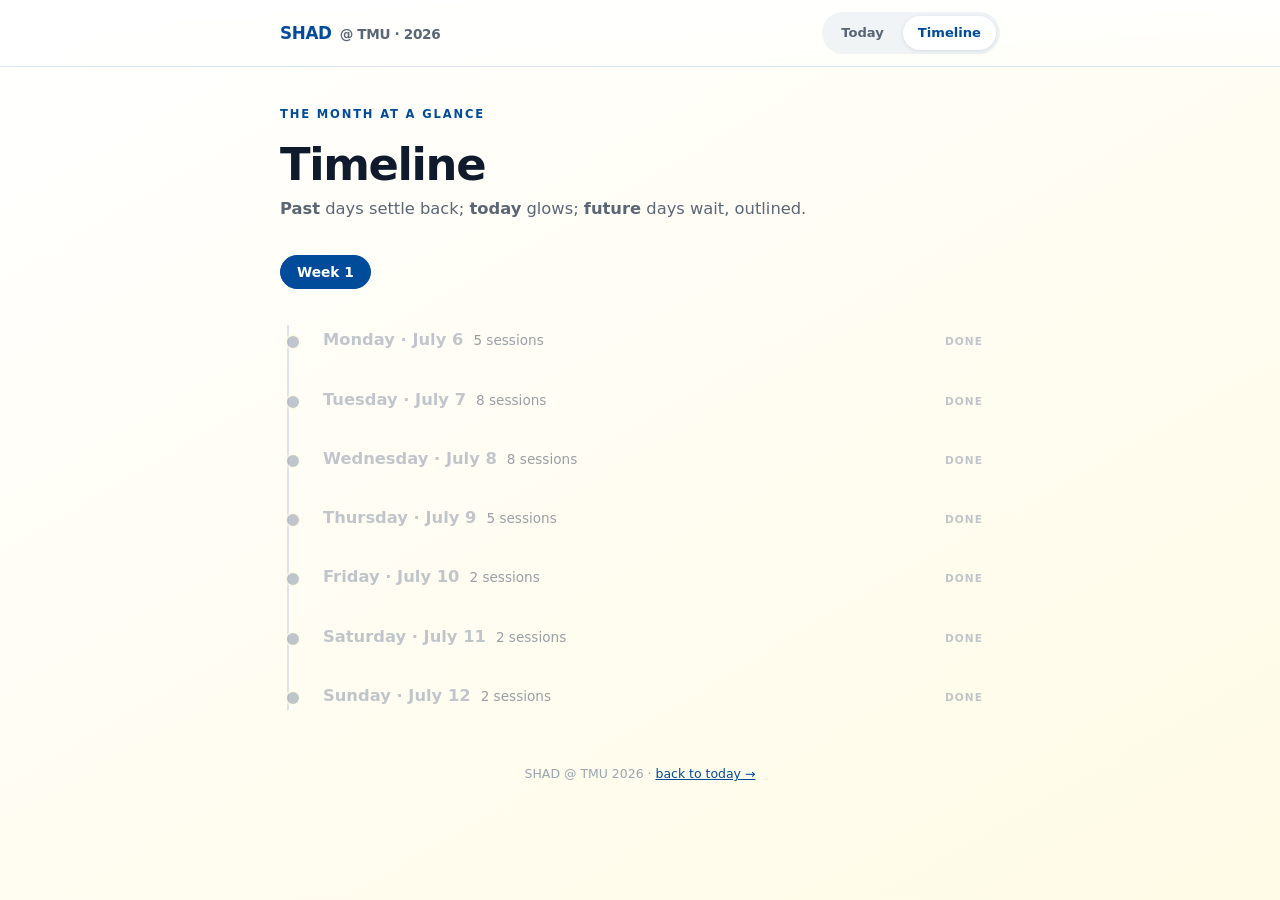
==== timeline.html @ 08410f44 "shad-tmu: build standalone SHAD @ TMU focus-on-today schedule site Two real pages (Today / Timeline)" ====
<!doctype html>
<html lang="en">
<head>
  <meta charset="utf-8">
  <meta name="viewport" content="width=device-width, initial-scale=1">
  <title>SHAD @ TMU — Timeline</title>
  <meta name="description" content="The whole SHAD @ TMU month — past, present, and upcoming days.">
  <link rel="icon" href="data:image/svg+xml,<svg xmlns='http://www.w3.org/2000/svg' viewBox='0 0 100 100'><text y='.9em' font-size='90'>🎓</text></svg>">
  <link rel="stylesheet" href="assets/theme.css">
  <link rel="prefetch" href="index.html">
</head>
<body data-view="timeline">
  <div id="root"></div>
  <script src="assets/data.js"></script>
  <script src="assets/app.js"></script>
</body>
</html>
---- assets/theme.css ----
/* SHAD @ TMU — one source of truth for all styling.
   Committed light theme (house gradient + TMU palette). Mobile-first. */

:root{
  --grad-a:#ffffff; --grad-b:#fffbe6;
  --tmu-blue:#004c9b; --tmu-blue-deep:#003a75;
  --tmu-gold:#ffdc00;
  --ink:#0f1b2d; --muted:#5b6675; --settled:#9aa4b2;
  --line:rgba(0,76,155,.14); --card:rgba(255,255,255,.74); --card-solid:#ffffff;
  --sans:ui-sans-serif,system-ui,-apple-system,"Segoe UI",Roboto,Helvetica,Arial,sans-serif;
  --serif:Georgia,"Times New Roman",serif;
  color-scheme:light;                 /* stop OS dark mode from inverting form controls */
}
*{box-sizing:border-box}
html{
  background:linear-gradient(150deg,var(--grad-a) 0%,var(--grad-b) 100%) fixed;
  -webkit-text-size-adjust:100%;
}
body{margin:0;color:var(--ink);font-family:var(--sans);line-height:1.55;font-size:16px;-webkit-font-smoothing:antialiased}
.wrap{max-width:760px;margin:0 auto;padding:0 20px 72px}
a{color:var(--tmu-blue)}
h1,h2{text-wrap:balance}

/* cross-document smooth page swaps (Today <-> Timeline) */
@view-transition{navigation:auto}

/* ---------- top bar ---------- */
.topbar{position:sticky;top:0;z-index:20;backdrop-filter:saturate(1.4) blur(8px);background:linear-gradient(180deg,rgba(255,255,255,.86),rgba(255,255,255,.5));border-bottom:1px solid var(--line)}
.topbar-inner{max-width:760px;margin:0 auto;padding:12px 20px;display:flex;align-items:center;justify-content:space-between;gap:16px}
.brand{display:flex;align-items:baseline;gap:8px;font-weight:800;letter-spacing:-.02em;font-size:1.05rem;color:var(--tmu-blue);text-decoration:none}
.brand .at{color:var(--muted);font-weight:600;font-size:.85rem}
.nav{display:flex;gap:4px;background:rgba(0,76,155,.06);padding:4px;border-radius:999px}
.nav a{font-size:.82rem;font-weight:700;color:var(--muted);text-decoration:none;padding:7px 15px;border-radius:999px;transition:all .18s ease}
.nav a.active{background:var(--card-solid);color:var(--tmu-blue);box-shadow:0 1px 4px rgba(0,40,90,.12)}
.nav a:focus-visible{outline:2px solid var(--tmu-blue);outline-offset:2px}

/* ---------- hero ---------- */
.hero{padding:34px 0 8px}
.eyebrow{font-size:.72rem;font-weight:800;letter-spacing:.16em;text-transform:uppercase;color:var(--tmu-blue);display:inline-flex;align-items:center;gap:10px;flex-wrap:wrap}
.today-pill{background:var(--tmu-gold);color:#3a2f00;border-radius:6px;padding:3px 9px;font-weight:800;letter-spacing:.06em}
.hero h1{font-size:clamp(1.9rem,6.4vw,2.8rem);line-height:1.03;letter-spacing:-.03em;font-weight:850;margin:.35em 0 .18em}
.hero .lede{color:var(--muted);font-size:1.02rem;max-width:52ch;margin:0}
.count{color:var(--tmu-blue);font-weight:700}

/* ---------- PA strip (residence-life, day-level) ---------- */
.pa-strip{margin:22px 0 4px;background:rgba(0,76,155,.055);border:1px solid var(--line);border-radius:14px;padding:14px 16px}
.pa-title{font-size:.68rem;font-weight:800;letter-spacing:.14em;text-transform:uppercase;color:var(--tmu-blue);margin-bottom:10px}
.pa-cols{display:grid;grid-template-columns:1fr 1fr;gap:14px}
@media(max-width:520px){.pa-cols{grid-template-columns:1fr}}
.pa-lab{font-size:.66rem;font-weight:800;letter-spacing:.1em;text-transform:uppercase;color:var(--muted);display:block;margin-bottom:5px}
.pa-cols ul{margin:0;padding:0;list-style:none;display:flex;flex-direction:column;gap:4px}
.pa-cols li{font-size:.92rem}
.pa-floor{display:inline-block;min-width:2.2em;font-weight:800;color:var(--tmu-blue);font-variant-numeric:tabular-nums}
.pa-off li b{color:var(--ink)}
.pa-off .when{color:var(--muted);font-size:.85rem}
.pa-none{color:var(--settled);font-size:.9rem}

/* ---------- session cards ---------- */
.sessions{display:flex;flex-direction:column;gap:18px;margin-top:22px}
.card{background:var(--card);backdrop-filter:blur(4px);border:1px solid var(--line);border-radius:16px;padding:20px 20px 8px;position:relative;overflow:hidden;animation:rise .5s cubic-bezier(.2,.7,.2,1) both}
.card::before{content:"";position:absolute;left:0;top:0;bottom:0;width:4px;background:var(--tmu-blue)}
.card[data-kind="workshop"]::before{background:var(--tmu-gold)}
.card[data-kind="field-trip"]::before{background:#2f9e6f}
.card-head{display:flex;gap:14px;align-items:flex-start;flex-wrap:wrap}
.time{font-variant-numeric:tabular-nums;font-weight:800;color:var(--tmu-blue);font-size:.95rem;white-space:nowrap;padding-top:2px}
.kind{font-size:.66rem;font-weight:800;letter-spacing:.14em;text-transform:uppercase;color:var(--muted);border:1px solid var(--line);border-radius:5px;padding:2px 7px;margin-left:auto}
.card h2{margin:.1em 0 .05em;font-size:1.28rem;letter-spacing:-.02em;line-height:1.15}
.speaker{font-weight:700;font-size:1.02rem}
.role{font-family:var(--serif);font-style:italic;color:var(--muted);font-size:.98rem}

.blocks{margin-top:16px;border-top:1px dashed var(--line);padding-top:4px}
.block{padding:13px 0;border-bottom:1px dashed var(--line)}
.block:last-child{border-bottom:0}
.block .lab{font-size:.68rem;font-weight:800;letter-spacing:.13em;text-transform:uppercase;color:var(--tmu-blue);margin-bottom:5px;display:flex;align-items:center;gap:8px;flex-wrap:wrap}
.block.prep .lab{color:var(--tmu-blue-deep)}
.badge{background:rgba(255,220,0,.35);color:#5a4a00;border-radius:5px;padding:1px 7px;font-size:.62rem;letter-spacing:.06em;font-weight:800}
.block p{margin:0;font-size:.96rem;color:#26313f}
.gist{font-size:.96rem;color:#26313f}
.block.prep{background:linear-gradient(90deg,rgba(255,220,0,.10),transparent);border-radius:8px;padding-left:12px;padding-right:12px;margin:2px -12px}

/* expander */
details.more{margin-top:6px}
details.more>summary{list-style:none;cursor:pointer;display:inline-flex;align-items:center;gap:7px;font-size:.78rem;font-weight:800;letter-spacing:.02em;color:var(--tmu-blue);padding:6px 12px;user-select:none;background:rgba(0,76,155,.06);border-radius:999px;transition:background .15s}
details.more>summary:hover{background:rgba(0,76,155,.11)}
details.more>summary:focus-visible{outline:2px solid var(--tmu-blue);outline-offset:2px}
details.more>summary::-webkit-details-marker{display:none}
details.more>summary::after{content:"›";transition:transform .2s;display:inline-block;font-size:1.15em;line-height:1}
details.more[open]>summary::after{transform:rotate(90deg)}
.more-body{padding:12px 2px 4px;animation:fade .25s ease both}
.more-body p{margin:0 0 10px}
.more-body p:last-child{margin-bottom:0}

/* interactive widget shell (widgets build their own innards in app.js) */
.widget{margin:8px 0 6px;background:#fff;border:1px solid var(--line);border-radius:12px;padding:16px}
.widget h4{margin:0 0 2px;font-size:.9rem;color:var(--tmu-blue-deep);letter-spacing:-.01em}
.widget .sub{margin:0 0 12px;font-size:.8rem;color:var(--muted)}
.lab-grid{display:grid;grid-template-columns:130px 1fr;gap:16px;align-items:center}
@media(max-width:520px){.lab-grid{grid-template-columns:1fr;justify-items:center}}
.lab-cap{font-size:.72rem;color:var(--muted);text-align:center;margin-top:4px}
.slider-row{display:flex;align-items:center;gap:10px;margin-top:14px}
.slider-row label{font-size:.74rem;font-weight:800;letter-spacing:.06em;text-transform:uppercase;color:var(--muted)}
.slider-row input[type=range]{flex:1;accent-color:var(--tmu-blue)}
.readout{font-variant-numeric:tabular-nums;font-weight:800;color:var(--tmu-blue);min-width:3.4em;text-align:right}
.illus-note{font-size:.68rem;color:var(--settled);margin-top:8px;text-align:right}

/* no-session state */
.empty-day{margin-top:26px;background:var(--card);border:1px solid var(--line);border-radius:16px;padding:34px 22px;text-align:center}
.empty-day h2{margin:0 0 6px;font-size:1.3rem;color:var(--tmu-blue)}
.empty-day p{margin:0;color:var(--muted)}

/* ---------- timeline ---------- */
.weekbar{display:flex;gap:8px;flex-wrap:wrap;margin:26px 0 22px}
.weekbar button{font-family:inherit;font-weight:700;font-size:.86rem;cursor:pointer;border:1px solid var(--line);background:var(--card);color:var(--muted);padding:8px 16px;border-radius:999px;transition:all .16s ease}
.weekbar button.active{background:var(--tmu-blue);color:#fff;border-color:var(--tmu-blue)}
.weekbar button:focus-visible{outline:2px solid var(--tmu-blue);outline-offset:2px}
.daylist{display:flex;flex-direction:column;gap:2px;position:relative;padding-left:26px}
.daylist::before{content:"";position:absolute;left:7px;top:14px;bottom:14px;width:2px;background:var(--line)}
.day{position:relative;padding:15px 16px;border-radius:12px;cursor:pointer;border:1px solid transparent;transition:background .15s ease}
.day:hover{background:rgba(255,255,255,.55)}
.day:focus-visible{outline:2px solid var(--tmu-blue);outline-offset:2px}
.day::before{content:"";position:absolute;left:-22px;top:22px;width:12px;height:12px;border-radius:50%;background:var(--settled);border:2px solid var(--grad-b)}
.day.today{background:var(--card);border-color:var(--line)}
.day.today::before{background:var(--tmu-gold);box-shadow:0 0 0 4px rgba(255,220,0,.28)}
.day.future::before{background:#fff;border-color:var(--tmu-blue)}
.day.past{opacity:.62}
.day.past .day-title{color:var(--settled)}
.day-row{display:flex;align-items:baseline;gap:10px;flex-wrap:wrap}
.day-title{font-weight:800;font-size:1.02rem}
.day-meta{color:var(--muted);font-size:.85rem}
.day-flag{margin-left:auto;font-size:.66rem;font-weight:800;letter-spacing:.1em;text-transform:uppercase;color:var(--tmu-blue)}
.day.past .day-flag{color:var(--settled)}
.day-detail{margin-top:10px;font-size:.9rem;color:var(--muted);display:none}
.day.open .day-detail{display:block}
.day-detail ul{margin:6px 0 0;padding-left:18px}
.day-detail li{margin:3px 0}
.day-detail b{color:var(--tmu-blue);font-variant-numeric:tabular-nums}
.day-pa{margin-top:8px;font-size:.82rem;color:var(--muted)}
.day-pa b{color:var(--tmu-blue)}

.foot{margin-top:40px;text-align:center;color:var(--settled);font-size:.78rem}

@keyframes rise{from{opacity:0;transform:translateY(10px)}to{opacity:1;transform:none}}
@keyframes fade{from{opacity:0}to{opacity:1}}
.card:nth-child(2){animation-delay:.05s}.card:nth-child(3){animation-delay:.1s}.card:nth-child(4){animation-delay:.15s}
@media (prefers-reduced-motion:reduce){*{animation:none!important;transition:none!important}::view-transition-group(*),::view-transition-old(*),::view-transition-new(*){animation:none!important}}
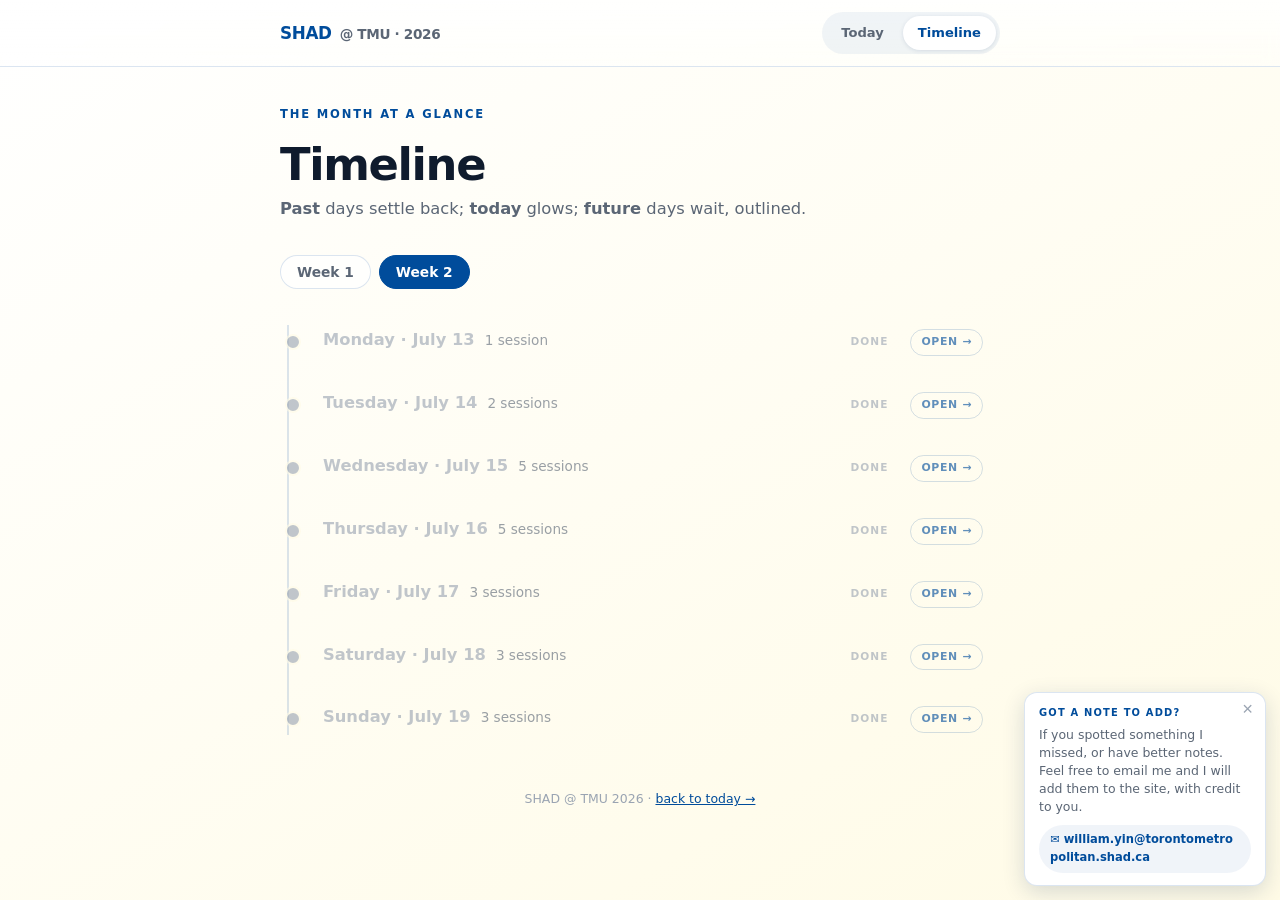
==== commit 7ebb4761: "Remove em dashes from SHAD site copy" ====
--- a/timeline.html
+++ b/timeline.html
@@ -3,8 +3,8 @@
 <head>
   <meta charset="utf-8">
   <meta name="viewport" content="width=device-width, initial-scale=1">
-  <title>SHAD @ TMU — Timeline</title>
-  <meta name="description" content="The whole SHAD @ TMU month — past, present, and upcoming days.">
+  <title>SHAD @ TMU, Timeline</title>
+  <meta name="description" content="The whole SHAD @ TMU month, past, present, and upcoming days.">
   <link rel="icon" href="data:image/svg+xml,<svg xmlns='http://www.w3.org/2000/svg' viewBox='0 0 100 100'><text y='.9em' font-size='90'>🎓</text></svg>">
   <link rel="stylesheet" href="assets/theme.css">
   <link rel="prefetch" href="index.html">
--- a/assets/theme.css
+++ b/assets/theme.css
@@ -1,4 +1,4 @@
-/* SHAD @ TMU — one source of truth for all styling.
+/* SHAD @ TMU, one source of truth for all styling.
    Committed light theme (house gradient + TMU palette). Mobile-first. */
 
 :root{
@@ -77,6 +77,21 @@
 .block p{margin:0;font-size:.96rem;color:#26313f}
 .gist{font-size:.96rem;color:#26313f}
 .block.prep{background:linear-gradient(90deg,rgba(255,220,0,.10),transparent);border-radius:8px;padding-left:12px;padding-right:12px;margin:2px -12px}
+.contact{margin:9px 0 0}
+.contact a{font-size:.8rem;font-weight:700;color:var(--tmu-blue);text-decoration:none;display:inline-flex;align-items:center;gap:7px;background:rgba(0,76,155,.06);padding:6px 12px;border-radius:999px;word-break:break-all}
+.contact a:hover{background:rgba(0,76,155,.11)}
+.contact a:focus-visible{outline:2px solid var(--tmu-blue);outline-offset:2px}
+.block.asks .lab{color:var(--tmu-blue-deep)}
+.asks-list{margin:2px 0 0;padding:0;list-style:none;counter-reset:ask;display:flex;flex-direction:column;gap:9px}
+.asks-list li{position:relative;padding-left:30px;font-size:.95rem;color:#26313f;counter-increment:ask}
+.asks-list li::before{content:counter(ask);position:absolute;left:0;top:1px;width:20px;height:20px;border-radius:50%;background:rgba(0,76,155,.10);color:var(--tmu-blue);font-size:.7rem;font-weight:800;display:flex;align-items:center;justify-content:center;font-variant-numeric:tabular-nums}
+.block.notes .lab{color:var(--tmu-blue-deep)}
+.note-input{width:100%;min-height:44px;resize:vertical;border:1px solid var(--line);border-radius:10px;padding:10px 12px;font-family:inherit;font-size:.95rem;color:var(--ink);background:rgba(255,255,255,.6);line-height:1.5;overflow:hidden}
+.note-input:focus{outline:2px solid var(--tmu-blue);outline-offset:1px;background:#fff}
+.note-input::placeholder{color:var(--settled)}
+.note-hint{font-size:.66rem;color:var(--settled);margin-top:5px;display:flex;align-items:center;gap:6px}
+.note-hint .saved{color:var(--tmu-blue);font-weight:700;opacity:0;transition:opacity .2s}
+.note-hint .saved.show{opacity:1}
 
 /* expander */
 details.more{margin-top:6px}
@@ -137,7 +152,36 @@
 .day-pa{margin-top:8px;font-size:.82rem;color:var(--muted)}
 .day-pa b{color:var(--tmu-blue)}
 
+/* "Open →" button on each timeline day row */
+.day-open{margin-left:12px;font-weight:800;font-size:.68rem;letter-spacing:.06em;text-transform:uppercase;text-decoration:none;color:var(--tmu-blue);white-space:nowrap;padding:4px 10px;border:1px solid rgba(0,76,155,.28);border-radius:999px;transition:all .15s ease}
+.day-open:hover{background:var(--tmu-blue);color:#fff}
+.day.past{opacity:.62}
+.day.past .day-open{opacity:1}
+
+/* prev / next day navigation on the day view */
+.daynav{display:flex;gap:10px;align-items:center;flex-wrap:wrap;margin-top:16px}
+.daynav-btn{font-weight:700;font-size:.85rem;text-decoration:none;padding:8px 14px;border:1px solid rgba(0,76,155,.28);border-radius:999px;color:var(--tmu-blue);background:var(--card);white-space:nowrap;transition:all .15s ease}
+.daynav-btn:hover{background:var(--tmu-blue);color:#fff}
+.daynav-btn.disabled{opacity:.4;pointer-events:none;color:var(--muted);border-color:var(--line);background:transparent}
+.daynav-today{margin-left:auto;font-weight:700;font-size:.82rem;text-decoration:none;color:var(--ink);border-bottom:2px solid var(--tmu-gold);padding-bottom:1px}
+.today-pill.past{background:#e7edf3;color:#31465e}
+.today-pill.future{background:#fff2a8;color:#5a4a00}
+
 .foot{margin-top:40px;text-align:center;color:var(--settled);font-size:.78rem}
+
+/* ---------- contribute block (fixed, bottom-right, collapsible) ---------- */
+.contribute{position:fixed;right:14px;bottom:14px;z-index:30;max-width:242px;background:var(--card-solid);border:1px solid var(--line);border-radius:13px;padding:12px 14px;box-shadow:0 6px 22px rgba(0,40,90,.16)}
+.contribute.collapsed{padding:0;border:0;background:transparent;box-shadow:none}
+.contribute-lab{font-size:.62rem;font-weight:800;letter-spacing:.12em;text-transform:uppercase;color:var(--tmu-blue);display:block;margin-bottom:5px;padding-right:14px}
+.contribute p{margin:0 0 9px;color:var(--muted);font-size:.78rem;line-height:1.45}
+.contribute>a{display:inline-block;font-weight:700;color:var(--tmu-blue);text-decoration:none;word-break:break-all;font-size:.72rem;background:rgba(0,76,155,.06);padding:6px 11px;border-radius:999px}
+.contribute>a:hover{background:rgba(0,76,155,.11)}
+.contribute-close{position:absolute;top:5px;right:7px;border:0;background:transparent;color:var(--settled);font-size:1.15rem;line-height:1;cursor:pointer;padding:2px 5px;border-radius:6px}
+.contribute-close:hover{color:var(--tmu-blue)}
+.contribute-pill{font-family:inherit;font-weight:800;font-size:.74rem;letter-spacing:.03em;color:var(--tmu-blue);cursor:pointer;border:1px solid var(--line);background:var(--card-solid);padding:8px 14px;border-radius:999px;box-shadow:0 4px 14px rgba(0,40,90,.14)}
+.contribute-pill:hover{background:rgba(0,76,155,.06)}
+.contribute-close:focus-visible,.contribute-pill:focus-visible,.contribute>a:focus-visible{outline:2px solid var(--tmu-blue);outline-offset:2px}
+@media(max-width:420px){.contribute{max-width:min(242px,72vw)}}
 
 @keyframes rise{from{opacity:0;transform:translateY(10px)}to{opacity:1;transform:none}}
 @keyframes fade{from{opacity:0}to{opacity:1}}
